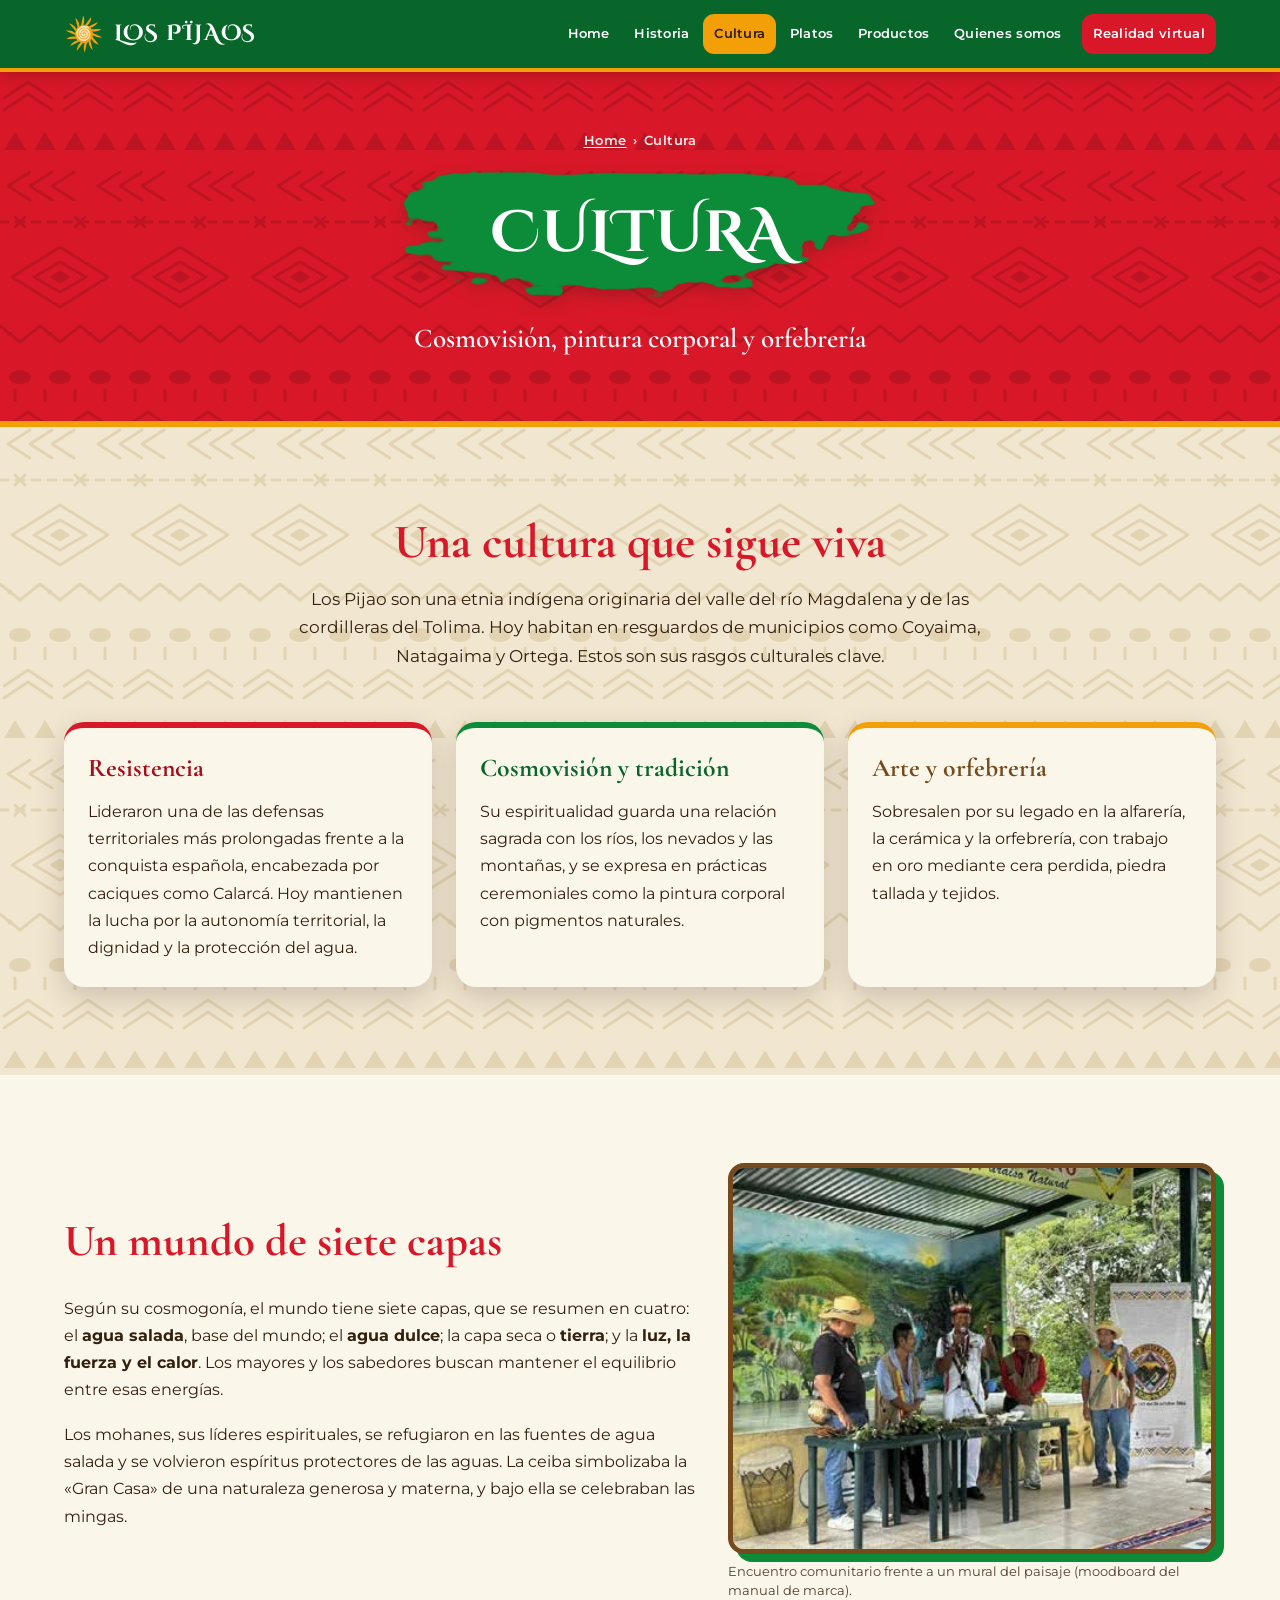
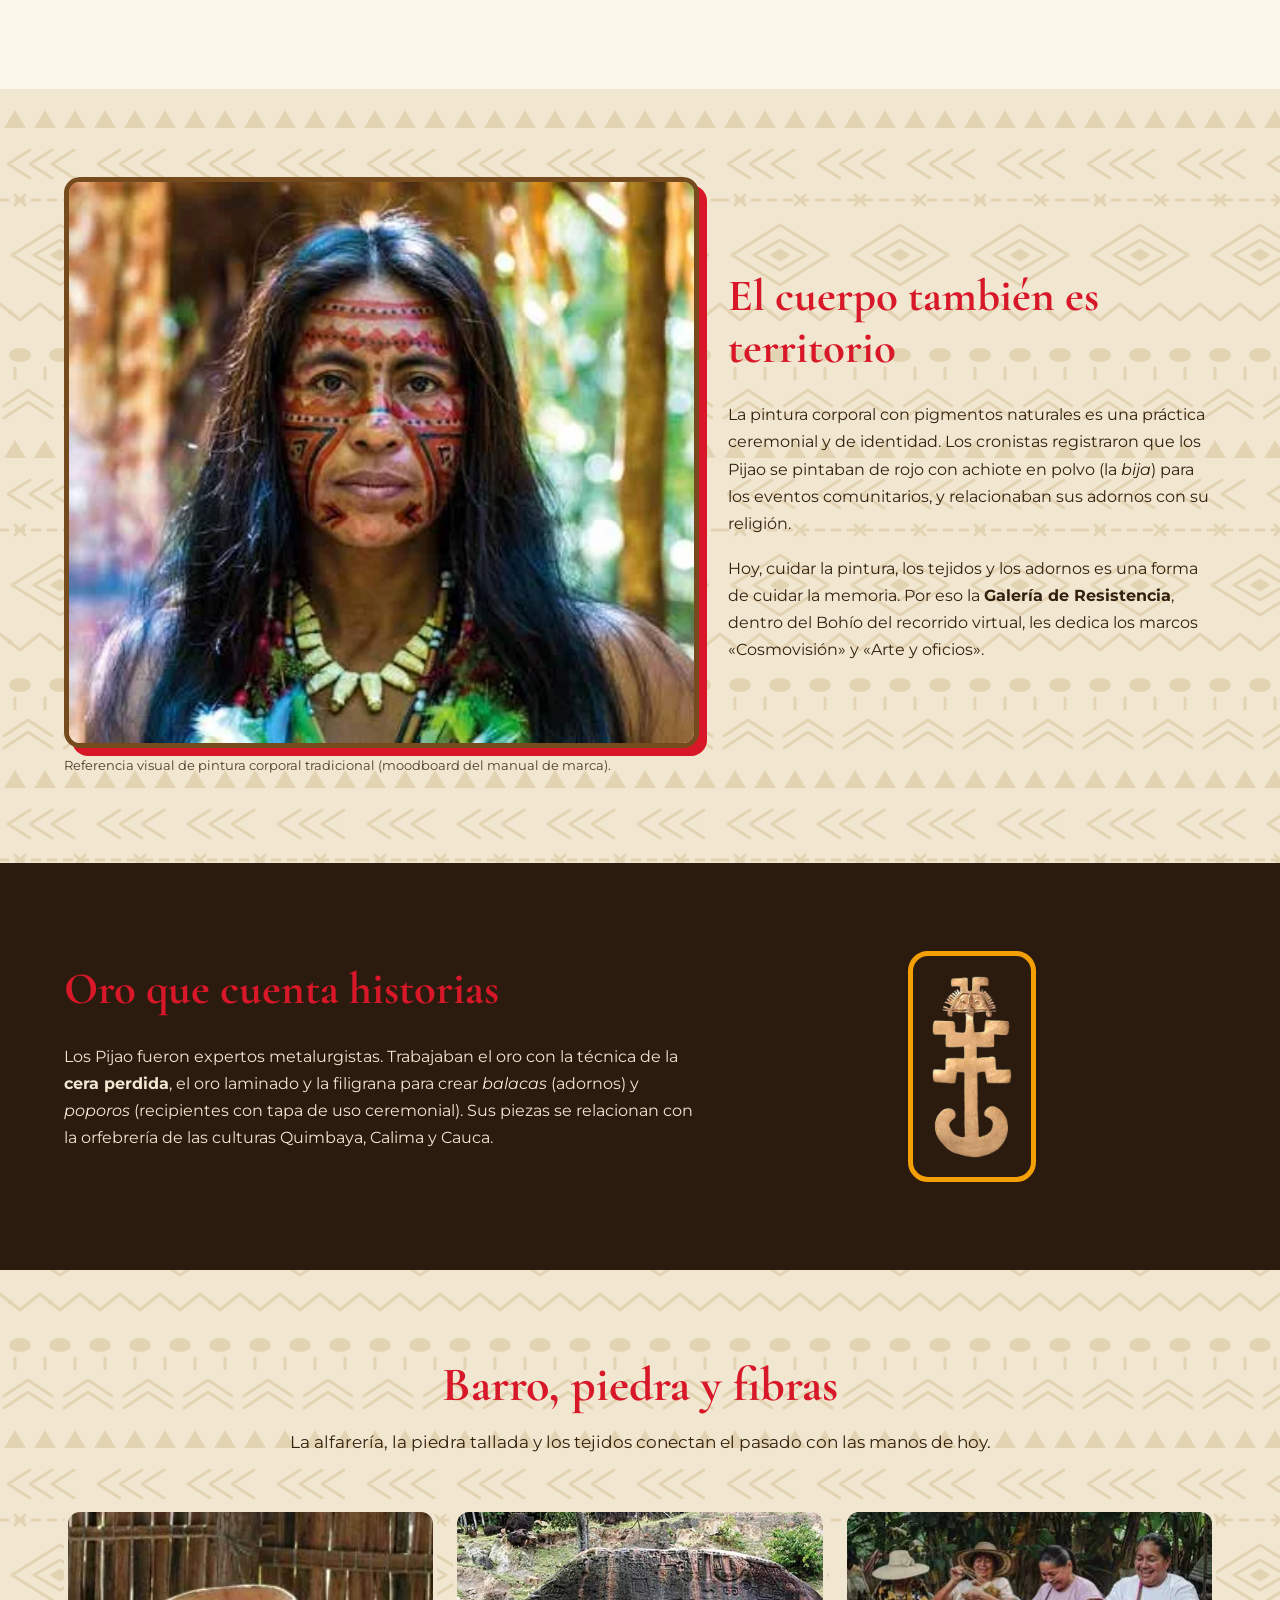
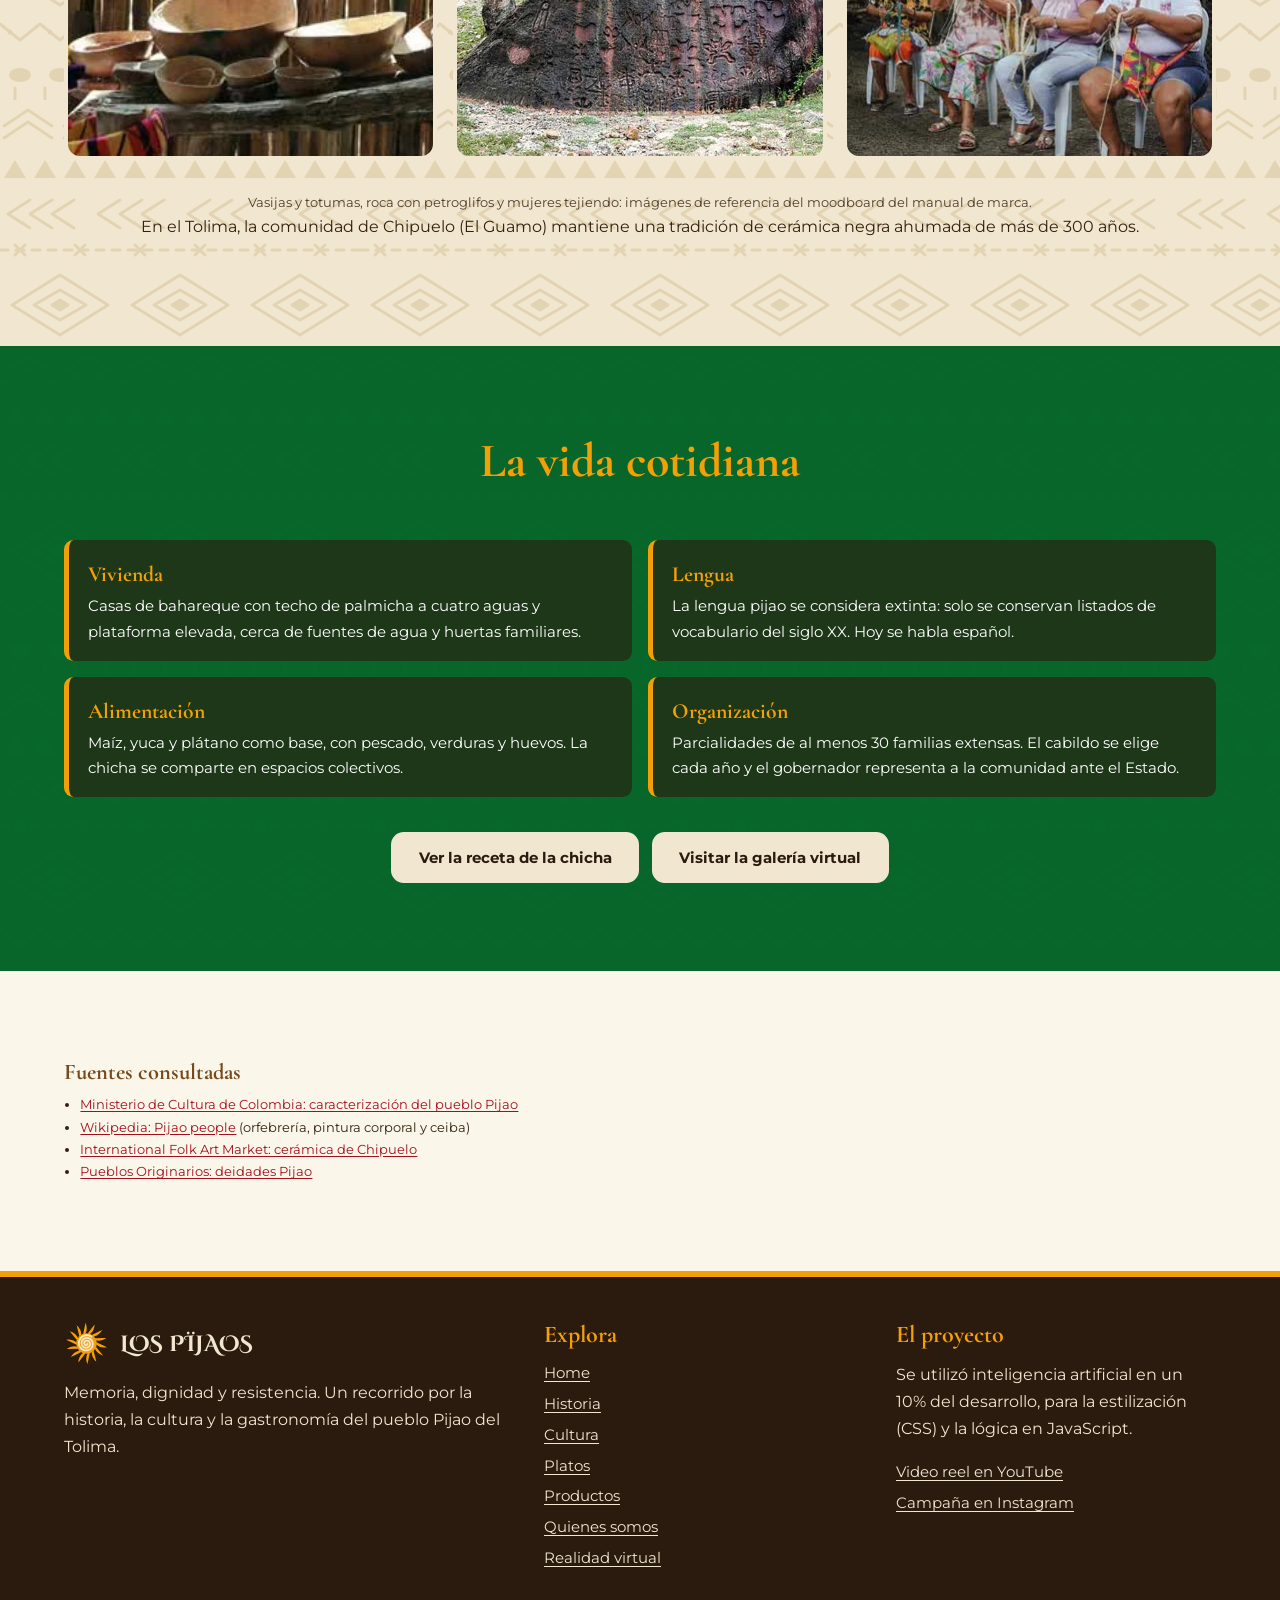
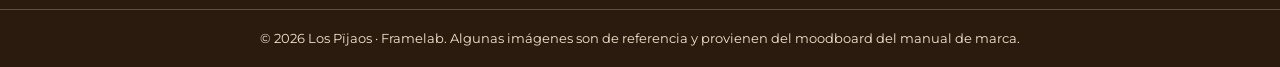
==== culture.html @ 9c0d5783 "sitio web Los Pïjaos con recorrido virtual 3D" ====
<!DOCTYPE html>
<html lang="es-CO">
<head>
  <meta charset="utf-8">
  <meta name="viewport" content="width=device-width, initial-scale=1">

  <title>Cultura Pijao: cosmovisión y orfebrería | Los Pïjaos</title>
  <meta name="description" content="Cosmovisión, pintura corporal con achiote, orfebrería en oro, alfarería y tejidos: los rasgos de la cultura del pueblo Pijao del Tolima.">
  <meta name="author" content="Framelab">
  <meta name="robots" content="index, follow, max-image-preview:large">
  <meta name="theme-color" content="#08662a">
  <link rel="canonical" href="https://lospijaos.example/culture.html">

  <meta property="og:type" content="website">
  <meta property="og:site_name" content="Los Pïjaos">
  <meta property="og:locale" content="es_CO">
  <meta property="og:title" content="Cultura Pijao: cosmovisión y orfebrería | Los Pïjaos">
  <meta property="og:description" content="Cosmovisión, pintura corporal con achiote, orfebrería en oro, alfarería y tejidos: los rasgos de la cultura del pueblo Pijao del Tolima.">
  <meta property="og:url" content="https://lospijaos.example/culture.html">
  <meta property="og:image" content="https://lospijaos.example/img/og-los-pijaos.jpg">
  <meta property="og:image:width" content="1200">
  <meta property="og:image:height" content="630">
  <meta property="og:image:alt" content="Los Pïjaos: memoria, dignidad y resistencia del pueblo Pijao">
  <meta name="twitter:card" content="summary_large_image">
  <meta name="twitter:title" content="Cultura Pijao: cosmovisión y orfebrería | Los Pïjaos">
  <meta name="twitter:description" content="Cosmovisión, pintura corporal con achiote, orfebrería en oro, alfarería y tejidos: los rasgos de la cultura del pueblo Pijao del Tolima.">
  <meta name="twitter:image" content="https://lospijaos.example/img/og-los-pijaos.jpg">

  <link rel="icon" href="favicon.svg" type="image/svg+xml">
  <link rel="apple-touch-icon" href="img/apple-touch-icon.png">

  <link rel="preconnect" href="https://fonts.googleapis.com">
  <link rel="preconnect" href="https://fonts.gstatic.com" crossorigin>
  <link rel="stylesheet" href="https://fonts.googleapis.com/css2?family=Cinzel+Decorative:wght@400;700;900&family=Cormorant+Garamond:ital,wght@0,500;0,600;0,700;1,500&family=Montserrat:wght@400;500;600;700&display=swap">
  <link rel="stylesheet" href="css/styles.css">

  <script>document.documentElement.classList.add("js");</script>

  <script type="application/ld+json">
    {
      "@context": "https://schema.org",
      "@graph": [
        {
          "@type": "WebSite",
          "@id": "https://lospijaos.example/#website",
          "url": "https://lospijaos.example/",
          "name": "Los Pïjaos",
          "description": "Recorrido cultural por la historia, la cultura y la gastronomía del pueblo Pijao del Tolima.",
          "inLanguage": "es-CO",
          "publisher": {
            "@id": "https://lospijaos.example/#team"
          }
        },
        {
          "@type": "Organization",
          "@id": "https://lospijaos.example/#team",
          "name": "Framelab",
          "url": "https://lospijaos.example/whoweare.html",
          "logo": "https://lospijaos.example/img/sun-icon.svg",
          "description": "Equipo de trabajo creador del proyecto Los Pïjaos.",
          "member": [
            {
              "@type": "Person",
              "name": "William Aguilar"
            },
            {
              "@type": "Person",
              "name": "Jade Moreno"
            },
            {
              "@type": "Person",
              "name": "Virginia Leon"
            },
            {
              "@type": "Person",
              "name": "Axl Umaña"
            }
          ],
          "sameAs": [
            "https://youtube.com/shorts/yiJ5FKG4aVc",
            "https://www.instagram.com/p/DePXfq2hu8t/"
          ]
        },
        {
          "@type": "WebPage",
          "@id": "https://lospijaos.example/culture.html#webpage",
          "url": "https://lospijaos.example/culture.html",
          "name": "Cultura Pijao: cosmovisión y orfebrería | Los Pïjaos",
          "description": "Cosmovisión, pintura corporal con achiote, orfebrería en oro, alfarería y tejidos: los rasgos de la cultura del pueblo Pijao del Tolima.",
          "inLanguage": "es-CO",
          "isPartOf": {
            "@id": "https://lospijaos.example/#website"
          },
          "primaryImageOfPage": {
            "@type": "ImageObject",
            "url": "https://lospijaos.example/img/og-los-pijaos.jpg"
          },
          "dateModified": "2026-10-25",
          "about": {
            "@type": "Thing",
            "name": "Cultura del pueblo Pijao"
          }
        },
        {
          "@type": "BreadcrumbList",
          "itemListElement": [
            {
              "@type": "ListItem",
              "position": 1,
              "name": "Home",
              "item": "https://lospijaos.example/"
            },
            {
              "@type": "ListItem",
              "position": 2,
              "name": "Cultura",
              "item": "https://lospijaos.example/culture.html"
            }
          ]
        }
      ]
    }
  </script>
</head>
<body>
  <a class="skip-link" href="#main-content">Saltar al contenido</a>

  <header class="site-header">
    <div class="container site-header__bar">
      <a class="logo" href="index.html" aria-label="Los Pïjaos, ir al inicio">
        <img src="img/sun-icon.svg" alt="" width="40" height="40">
        <span>Los Pïjaos</span>
      </a>

      <button class="menu-toggle" type="button" aria-expanded="false" aria-controls="main-menu">
        <span class="menu-toggle__bars" aria-hidden="true"></span>
        <span class="menu-toggle__label">Menú</span>
      </button>

      <nav class="menu" id="main-menu" aria-label="Menú principal">
        <ul class="menu__list">
            <li><a class="menu__link" href="index.html">Home</a></li>
            <li><a class="menu__link" href="history.html">Historia</a></li>
            <li><a class="menu__link" href="culture.html" aria-current="page">Cultura</a></li>
            <li><a class="menu__link" href="gastronomy.html">Platos</a></li>
            <li><a class="menu__link" href="products.html">Productos</a></li>
            <li><a class="menu__link" href="whoweare.html">Quienes somos</a></li>
            <li><a class="menu__link menu__link--highlight" href="virtual-reality.html">Realidad virtual</a></li>
        </ul>
      </nav>
    </div>
  </header>

  <main id="main-content" tabindex="-1">
    <div class="page-header page-header--red">
      <div class="container">
        <nav class="breadcrumbs" aria-label="Migas de pan">
          <ol>
            <li><a href="index.html">Home</a></li>
            <li aria-current="page">Cultura</li>
          </ol>
        </nav>
        <div class="brush-title">
          <h1 class="brush-title__text">Cultura</h1>
        </div>
        <p class="page-header__tagline">Cosmovisión, pintura corporal y orfebrería</p>
      </div>
    </div>

    <section class="section" aria-labelledby="heading-culture-intro">
      <div class="container">
        <div class="section-heading reveal">
          <h2 id="heading-culture-intro">Una cultura que sigue viva</h2>
          <p>Los Pijao son una etnia indígena originaria del valle del río Magdalena y de las cordilleras del Tolima. Hoy habitan en resguardos de municipios como Coyaima, Natagaima y Ortega. Estos son sus rasgos culturales clave.</p>
        </div>
        <div class="grid grid--3">
          <article class="info-card info-card--red reveal">
            <h3>Resistencia</h3>
            <p>Lideraron una de las defensas territoriales más prolongadas frente a la conquista española, encabezada por caciques como Calarcá. Hoy mantienen la lucha por la autonomía territorial, la dignidad y la protección del agua.</p>
          </article>
          <article class="info-card reveal">
            <h3>Cosmovisión y tradición</h3>
            <p>Su espiritualidad guarda una relación sagrada con los ríos, los nevados y las montañas, y se expresa en prácticas ceremoniales como la pintura corporal con pigmentos naturales.</p>
          </article>
          <article class="info-card info-card--orange reveal">
            <h3>Arte y orfebrería</h3>
            <p>Sobresalen por su legado en la alfarería, la cerámica y la orfebrería, con trabajo en oro mediante cera perdida, piedra tallada y tejidos.</p>
          </article>
        </div>
      </div>
    </section>

    <section class="section section--light" aria-labelledby="heading-worldview">
      <div class="container culture-block">
        <div class="reveal">
          <h2 id="heading-worldview">Un mundo de siete capas</h2>
          <p>Según su cosmogonía, el mundo tiene siete capas, que se resumen en cuatro: el <strong>agua salada</strong>, base del mundo; el <strong>agua dulce</strong>; la capa seca o <strong>tierra</strong>; y la <strong>luz, la fuerza y el calor</strong>. Los mayores y los sabedores buscan mantener el equilibrio entre esas energías.</p>
          <p>Los mohanes, sus líderes espirituales, se refugiaron en las fuentes de agua salada y se volvieron espíritus protectores de las aguas. La ceiba simbolizaba la «Gran Casa» de una naturaleza generosa y materna, y bajo ella se celebraban las mingas.</p>
        </div>
        <figure class="framed-figure framed-figure--green reveal">
          <img src="img/community-gathering.webp" alt="Encuentro comunitario en un salón abierto con un mural de montañas y varias personas de pie junto a una mesa" width="407" height="324" loading="lazy" decoding="async">
          <figcaption>Encuentro comunitario frente a un mural del paisaje (moodboard del manual de marca).</figcaption>
        </figure>
      </div>
    </section>

    <section class="section" aria-labelledby="heading-body-paint">
      <div class="container culture-block culture-block--reversed">
        <div class="reveal">
          <h2 id="heading-body-paint">El cuerpo también es territorio</h2>
          <p>La pintura corporal con pigmentos naturales es una práctica ceremonial y de identidad. Los cronistas registraron que los Pijao se pintaban de rojo con achiote en polvo (la <em>bija</em>) para los eventos comunitarios, y relacionaban sus adornos con su religión.</p>
          <p>Hoy, cuidar la pintura, los tejidos y los adornos es una forma de cuidar la memoria. Por eso la <strong>Galería de Resistencia</strong>, dentro del Bohío del recorrido virtual, les dedica los marcos «Cosmovisión» y «Arte y oficios».</p>
        </div>
        <figure class="framed-figure framed-figure--red reveal">
          <img src="img/woman-face-paint.webp" alt="Mujer con el rostro pintado con diseños geométricos rojos y collares de semillas" width="370" height="332" loading="lazy" decoding="async">
          <figcaption>Referencia visual de pintura corporal tradicional (moodboard del manual de marca).</figcaption>
        </figure>
      </div>
    </section>

    <section class="section section--earth" aria-labelledby="heading-goldwork">
      <div class="container culture-block">
        <div class="reveal">
          <h2 class="title-yellow" id="heading-goldwork">Oro que cuenta historias</h2>
          <p>Los Pijao fueron expertos metalurgistas. Trabajaban el oro con la técnica de la <strong>cera perdida</strong>, el oro laminado y la filigrana para crear <em>balacas</em> (adornos) y <em>poporos</em> (recipientes con tapa de uso ceremonial). Sus piezas se relacionan con la orfebrería de las culturas Quimbaya, Calima y Cauca.</p>
        </div>
        <div class="reveal">
          <img class="culture-block__gold" src="img/gold-pectoral.webp" alt="Figura de oro precolombina con tocado, cuerpo escalonado y base curva" width="102" height="234" loading="lazy" decoding="async">
        </div>
      </div>
    </section>

    <section class="section" aria-labelledby="heading-trades">
      <div class="container">
        <div class="section-heading reveal">
          <h2 id="heading-trades">Barro, piedra y fibras</h2>
          <p>La alfarería, la piedra tallada y los tejidos conectan el pasado con las manos de hoy.</p>
        </div>
        <div class="gallery reveal">
          <img src="img/gourds-vessels.webp" alt="Totumas y vasijas de barro sobre un estante de madera" width="303" height="178" loading="lazy" decoding="async">
          <img src="img/petroglyph-rock.webp" alt="Roca con petroglifos tallados rodeada de vegetación" width="570" height="352" loading="lazy" decoding="async">
          <img src="img/fiber-weavers.webp" alt="Cuatro mujeres sentadas tejiendo fibras naturales al aire libre" width="364" height="243" loading="lazy" decoding="async">
        </div>
        <p class="source-note">Vasijas y totumas, roca con petroglifos y mujeres tejiendo: imágenes de referencia del moodboard del manual de marca.</p>
        <p class="text-center">En el Tolima, la comunidad de Chipuelo (El Guamo) mantiene una tradición de cerámica negra ahumada de más de 300 años.</p>
      </div>
    </section>

    <section class="section section--green" aria-labelledby="heading-daily-life">
      <div class="container">
        <div class="section-heading reveal">
          <h2 id="heading-daily-life">La vida cotidiana</h2>
        </div>
        <dl class="quick-facts reveal">
          <div><dt>Vivienda</dt><dd>Casas de bahareque con techo de palmicha a cuatro aguas y plataforma elevada, cerca de fuentes de agua y huertas familiares.</dd></div>
          <div><dt>Lengua</dt><dd>La lengua pijao se considera extinta: solo se conservan listados de vocabulario del siglo XX. Hoy se habla español.</dd></div>
          <div><dt>Alimentación</dt><dd>Maíz, yuca y plátano como base, con pescado, verduras y huevos. La chicha se comparte en espacios colectivos.</dd></div>
          <div><dt>Organización</dt><dd>Parcialidades de al menos 30 familias extensas. El cabildo se elige cada año y el gobernador representa a la comunidad ante el Estado.</dd></div>
        </dl>
        <div class="button-group button-group--centered button-group--spaced">
          <a class="button button--light" href="gastronomy.html">Ver la receta de la chicha</a>
          <a class="button button--light" href="virtual-reality.html#galeria">Visitar la galería virtual</a>
        </div>
      </div>
    </section>

    <section class="section section--light" aria-label="Fuentes">
      <div class="container">
        <div class="sources sources--standalone">
          <h2>Fuentes consultadas</h2>
          <ul>
            <li><a href="https://mng.mincultura.gov.co/prensa/noticias/Documents/Poblaciones/PUEBLO%20PIJAO.pdf" target="_blank" rel="noopener">Ministerio de Cultura de Colombia: caracterización del pueblo Pijao</a></li>
            <li><a href="https://en.wikipedia.org/wiki/Pijao_people" target="_blank" rel="noopener">Wikipedia: Pijao people</a> (orfebrería, pintura corporal y ceiba)</li>
            <li><a href="https://folkartmarket.org/ifamartiststories/chipuelo-oriente" target="_blank" rel="noopener">International Folk Art Market: cerámica de Chipuelo</a></li>
            <li><a href="https://pueblosoriginarios.com/sur/andina/pijao/deidades.html" target="_blank" rel="noopener">Pueblos Originarios: deidades Pijao</a></li>
          </ul>
        </div>
      </div>
    </section>

  </main>

  <footer class="site-footer">
    <div class="container site-footer__grid">
      <div>
        <p class="site-footer__logo"><img src="img/sun-icon.svg" alt="" width="45" height="45" loading="lazy"> Los Pïjaos</p>
        <p>Memoria, dignidad y resistencia. Un recorrido por la historia, la cultura y la gastronomía del pueblo Pijao del Tolima.</p>
      </div>
      <nav aria-label="Mapa del sitio">
        <h2>Explora</h2>
        <ul class="site-footer__links">
          <li><a href="index.html">Home</a></li>
          <li><a href="history.html">Historia</a></li>
          <li><a href="culture.html">Cultura</a></li>
          <li><a href="gastronomy.html">Platos</a></li>
          <li><a href="products.html">Productos</a></li>
          <li><a href="whoweare.html">Quienes somos</a></li>
          <li><a href="virtual-reality.html">Realidad virtual</a></li>
        </ul>
      </nav>
      <div>
        <h2>El proyecto</h2>
        <p>Se utilizó inteligencia artificial en un 10% del desarrollo, para la estilización (CSS) y la lógica en JavaScript.</p>
        <ul class="site-footer__links">
          <li><a href="https://youtube.com/shorts/yiJ5FKG4aVc" target="_blank" rel="noopener">Video reel en YouTube</a></li>
          <li><a href="https://www.instagram.com/p/DePXfq2hu8t/" target="_blank" rel="noopener">Campaña en Instagram</a></li>
        </ul>
      </div>
    </div>
    <div class="site-footer__legal">
      <div class="container">
        <p>© <span id="current-year">2026</span> Los Pïjaos · Framelab. Algunas imágenes son de referencia y provienen del moodboard del manual de marca.</p>
      </div>
    </div>
  </footer>

  <script src="js/main.js" defer></script>
</body>
</html>
---- css/styles.css ----
:root {
  --green: #0c8c38;
  --green-dark: #08662a;
  --red: #d81828;
  --red-dark: #a50f1c;
  --yellow: #f39f07;
  --ochre: #e8b86a;

  --cream: #f1e6d0;
  --cream-light: #fbf6ea;
  --sand: #d9c7a2;
  --earth: #754a1c;
  --brown-dark: #2b1a0e;
  --text: #33200f;

  --font-titles: "Cinzel Decorative", "Cinzel", Georgia, serif;
  --font-subtitles: "Cormorant Garamond", Georgia, "Times New Roman", serif;
  --font-text: "Montserrat", system-ui, -apple-system, "Segoe UI", Roboto, sans-serif;

  --radius: 1.25rem;
  --shadow: 0 10px 28px rgba(43, 26, 14, 0.18);
  --max-width: 72rem;
  --menu-height: 4.25rem;
}

*,
*::before,
*::after {
  box-sizing: border-box;
}

html {
  scroll-behavior: smooth;
  scroll-padding-top: calc(var(--menu-height) + 1rem);
  -webkit-text-size-adjust: 100%;
}

body {
  margin: 0;
  font-family: var(--font-text);
  font-size: 1rem;
  line-height: 1.7;
  color: var(--text);
  background-color: var(--cream);
  background-image: url("../img/pattern-cream.svg");
}

img,
svg,
video {
  max-width: 100%;
  height: auto;
  display: block;
}

h1,
h2,
h3,
h4 {
  margin: 0 0 0.6em;
  line-height: 1.15;
  font-weight: 700;
}

p {
  margin: 0 0 1.1em;
}

ul,
ol {
  margin: 0 0 1.2em;
  padding-left: 1.25em;
}

a {
  color: var(--red-dark);
  text-underline-offset: 0.18em;
}

a:hover {
  color: var(--red);
}

:focus-visible {
  outline: 3px solid var(--yellow);
  outline-offset: 3px;
  border-radius: 4px;
}

figure {
  margin: 0;
}

figcaption {
  font-size: 0.82rem;
  line-height: 1.5;
  opacity: 0.85;
  padding-top: 0.5rem;
}

address {
  font-style: normal;
}

.container {
  width: min(100% - 2rem, var(--max-width));
  margin-inline: auto;
}

.sr-only {
  position: absolute;
  width: 1px;
  height: 1px;
  margin: -1px;
  padding: 0;
  overflow: hidden;
  clip: rect(0 0 0 0);
  white-space: nowrap;
  border: 0;
}

.skip-link {
  position: absolute;
  left: 1rem;
  top: -4rem;
  z-index: 100;
  padding: 0.7rem 1.1rem;
  background: var(--yellow);
  color: var(--brown-dark);
  font-weight: 700;
  border-radius: 0 0 0.6rem 0.6rem;
  text-decoration: none;
}

.skip-link:focus {
  top: 0;
}

.text-center {
  text-align: center;
}

.subtitle {
  font-family: var(--font-subtitles);
  font-weight: 600;
  font-size: clamp(1.5rem, 3.4vw, 2.1rem);
  color: var(--red);
  line-height: 1.2;
}

.site-header {
  position: sticky;
  top: 0;
  z-index: 50;
  background: var(--green-dark);
  color: #fff;
  border-bottom: 4px solid var(--yellow);
  box-shadow: 0 4px 14px rgba(0, 0, 0, 0.18);
}

.site-header__bar {
  display: flex;
  align-items: center;
  justify-content: space-between;
  min-height: var(--menu-height);
  gap: 1rem;
}

.logo {
  display: inline-flex;
  align-items: center;
  gap: 0.6rem;
  color: #fff;
  text-decoration: none;
  font-family: var(--font-titles);
  font-size: 1.35rem;
  font-weight: 700;
  letter-spacing: 0.04em;
  text-transform: uppercase;
}

.logo:hover {
  color: #fff;
}

.logo img {
  width: 2.5rem;
  height: 2.5rem;
}

.menu-toggle {
  display: inline-flex;
  align-items: center;
  gap: 0.55rem;
  padding: 0.55rem 0.9rem;
  font: 600 0.85rem var(--font-text);
  color: #fff;
  background: transparent;
  border: 2px solid rgba(255, 255, 255, 0.7);
  border-radius: 999px;
  cursor: pointer;
}

.menu-toggle__bars,
.menu-toggle__bars::before,
.menu-toggle__bars::after {
  display: block;
  width: 1.1rem;
  height: 2px;
  background: currentColor;
  border-radius: 2px;
  transition: transform 0.2s ease, opacity 0.2s ease;
}

.menu-toggle__bars {
  position: relative;
}

.menu-toggle__bars::before,
.menu-toggle__bars::after {
  content: "";
  position: absolute;
  left: 0;
}

.menu-toggle__bars::before {
  top: -6px;
}

.menu-toggle__bars::after {
  top: 6px;
}

.menu-toggle[aria-expanded="true"] .menu-toggle__bars {
  background: transparent;
}

.menu-toggle[aria-expanded="true"] .menu-toggle__bars::before {
  transform: translateY(6px) rotate(45deg);
}

.menu-toggle[aria-expanded="true"] .menu-toggle__bars::after {
  transform: translateY(-6px) rotate(-45deg);
}

.menu {
  display: none;
  position: absolute;
  top: 100%;
  left: 0;
  right: 0;
  padding: 0.75rem 1rem 1.25rem;
  background: var(--green-dark);
  border-bottom: 4px solid var(--yellow);
}

.menu.is-abierto {
  display: block;
}

.menu__list {
  display: grid;
  gap: 0.25rem;
  margin: 0;
  padding: 0;
  list-style: none;
}

.menu__link {
  display: block;
  padding: 0.8rem 1rem;
  color: #fff;
  font-weight: 600;
  font-size: 0.95rem;
  text-decoration: none;
  border-radius: 0.7rem;
}

.menu__link:hover {
  background: rgba(255, 255, 255, 0.12);
  color: #fff;
}

.menu__link[aria-current="page"] {
  background: var(--yellow);
  color: var(--brown-dark);
}

.menu__link--highlight {
  background: var(--red);
  text-align: center;
  margin-top: 0.4rem;
}

.menu__link--highlight:hover {
  background: var(--red-dark);
}

.button {
  display: inline-flex;
  align-items: center;
  justify-content: center;
  gap: 0.5rem;
  padding: 0.85rem 1.6rem;
  font: 700 0.95rem var(--font-text);
  text-decoration: none;
  color: #fff;
  background: var(--red);
  border: 2px solid var(--red);
  border-radius: 0.8rem;
  cursor: pointer;
  transition: transform 0.15s ease, background 0.15s ease, box-shadow 0.15s ease;
}

.button:hover {
  background: var(--red-dark);
  border-color: var(--red-dark);
  color: #fff;
  transform: translateY(-2px);
  box-shadow: 0 8px 18px rgba(165, 15, 28, 0.3);
}

.button--green {
  background: var(--green-dark);
  border-color: var(--green-dark);
}

.button--green:hover {
  background: var(--brown-dark);
  border-color: var(--brown-dark);
}

.button--outline {
  background: transparent;
  color: var(--green-dark);
  border-color: var(--green-dark);
}

.button--outline:hover {
  background: var(--green-dark);
  border-color: var(--green-dark);
}

.button--light {
  background: var(--cream);
  color: var(--brown-dark);
  border-color: var(--cream);
}

.button--light:hover {
  background: #fff;
  border-color: #fff;
  color: var(--brown-dark);
  box-shadow: 0 8px 18px rgba(0, 0, 0, 0.25);
}

.button-group {
  display: flex;
  flex-wrap: wrap;
  gap: 0.8rem;
}

.brush-title {
  display: inline-block;
  min-width: min(100%, 16rem);
  padding: clamp(1.1rem, 3.2vw, 2.1rem) clamp(2.4rem, 7vw, 5.5rem);
  color: #fff;
  background: url("../img/brush-green.webp") center / 100% 100% no-repeat;
  filter: drop-shadow(0 6px 8px rgba(43, 26, 14, 0.28));
}

.brush-title--red {
  background-image: url("../img/brush-red.webp");
}

.brush-title--orange {
  background-image: url("../img/brush-orange.webp");
  color: var(--brown-dark);
}

.brush-title__text {
  margin: 0;
  font-family: var(--font-titles);
  font-weight: 700;
  font-size: clamp(1.9rem, 6.4vw, 3.6rem);
  line-height: 1.05;
  letter-spacing: 0.02em;
  text-transform: uppercase;
  text-align: center;
  overflow-wrap: anywhere;
}

.hero {
  position: relative;
  padding-block: clamp(2.5rem, 7vw, 5rem);
  overflow: hidden;
}

.hero__grid {
  display: grid;
  gap: 2.5rem;
  align-items: center;
}

.tag {
  display: inline-block;
  margin-bottom: 1rem;
  padding: 0.3rem 0.9rem;
  font-size: 0.78rem;
  font-weight: 700;
  letter-spacing: 0.08em;
  text-transform: uppercase;
  color: var(--brown-dark);
  background: var(--yellow);
  border-radius: 999px;
}

.hero__title {
  font-family: var(--font-titles);
  font-size: clamp(2.2rem, 7.4vw, 4.4rem);
  text-transform: uppercase;
  color: var(--red);
  letter-spacing: 0.01em;
  margin-bottom: 0.45em;
}

.hero__text {
  max-width: 34rem;
  font-size: 1.12rem;
}

.hero__image {
  position: relative;
  padding: 0 0 2.2rem 1.5rem;
}

.photo-frame {
  position: relative;
  z-index: 1;
  border: 6px solid var(--earth);
  border-radius: 1.5rem 1.5rem 1.5rem 6rem;
  background: var(--sand);
  overflow: hidden;
  box-shadow: 14px 14px 0 var(--red);
}

.photo-frame img {
  width: 100%;
  aspect-ratio: 4 / 3;
  object-fit: cover;
}

.hero__gold-piece {
  position: absolute;
  left: 0.2rem;
  bottom: 0;
  z-index: 2;
  width: 5.2rem;
  filter: drop-shadow(0 8px 10px rgba(43, 26, 14, 0.35));
}

.hero__sun {
  position: absolute;
  right: -0.8rem;
  top: -1.6rem;
  z-index: 2;
  width: 5rem;
  animation: spin 40s linear infinite;
}

@keyframes spin {
  to {
    transform: rotate(360deg);
  }
}

.with-fret {
  position: relative;
}

.with-fret::after {
  content: "";
  position: absolute;
  top: 0;
  right: 0;
  bottom: 0;
  width: 0.9rem;
  background: url("../img/fret-orange.png") 0 0 / 98px 108px repeat-y;
  display: none;
}

.page-header {
  position: relative;
  padding-block: clamp(2rem, 6vw, 3.6rem) clamp(2.4rem, 6vw, 4rem);
  text-align: center;
  background-color: var(--green);
  background-image: url("../img/pattern-green.svg");
  border-bottom: 6px solid var(--yellow);
}

.page-header--red {
  background-color: var(--red);
  background-image: url("../img/pattern-red.svg");
}

.page-header--ochre {
  background-color: var(--ochre);
  background-image: url("../img/pattern-ochre.svg");
}

.page-header--cream {
  background-color: var(--cream);
  background-image: url("../img/pattern-cream.svg");
}

.page-header__tagline {
  max-width: 40rem;
  margin: 1.4rem auto 0;
  font-family: var(--font-subtitles);
  font-weight: 600;
  font-size: clamp(1.25rem, 3vw, 1.7rem);
  line-height: 1.35;
  color: #fff;
}

.page-header--ochre .page-header__tagline,
.page-header--cream .page-header__tagline {
  color: var(--brown-dark);
}

.breadcrumbs {
  margin-bottom: 1.2rem;
  font-size: 0.8rem;
  font-weight: 600;
  letter-spacing: 0.04em;
  color: rgba(255, 255, 255, 0.92);
}

.page-header--ochre .breadcrumbs,
.page-header--cream .breadcrumbs {
  color: var(--brown-dark);
}

.breadcrumbs ol {
  display: flex;
  justify-content: center;
  flex-wrap: wrap;
  gap: 0.4rem;
  margin: 0;
  padding: 0;
  list-style: none;
}

.breadcrumbs li + li::before {
  content: "›";
  margin-right: 0.4rem;
}

.breadcrumbs a {
  color: inherit;
}

.section {
  position: relative;
  padding-block: clamp(3rem, 7vw, 5.5rem);
}

.section--light {
  background: var(--cream-light);
}

.section--green,
.section--red {
  isolation: isolate;
  overflow: hidden;
  color: #fff;
}

.section--green {
  background-color: var(--green-dark);
}

.section--red {
  background-color: var(--red);
}

.section--green::before,
.section--red::before {
  content: "";
  position: absolute;
  inset: 0;
  z-index: -1;
  opacity: 0.28;
}

.section--green::before {
  background-image: url("../img/pattern-green.svg");
}

.section--red::before {
  background-image: url("../img/pattern-red.svg");
}

.section--ochre {
  background-color: var(--ochre);
  background-image: url("../img/pattern-ochre.svg");
}

.section--earth {
  color: var(--cream);
  background: var(--brown-dark);
}

.section--green a:not(.button),
.section--red a:not(.button),
.section--earth a:not(.button) {
  color: #fff;
}

.section-heading {
  max-width: 44rem;
  margin: 0 auto clamp(2rem, 5vw, 3.2rem);
  text-align: center;
}

.section-heading h2 {
  font-family: var(--font-subtitles);
  font-size: clamp(2rem, 5vw, 3rem);
  color: var(--red);
  margin-bottom: 0.3em;
}

.section--green .section-heading h2,
.section--earth .section-heading h2 {
  color: var(--yellow);
}

.section--red .section-heading h2,
.section--red .title-yellow {
  color: #fff;
}

.section-heading p {
  font-size: 1.05rem;
}

.grid {
  display: grid;
  gap: 1.5rem;
}

.two-columns {
  display: grid;
  gap: 2rem;
  align-items: center;
}

.card {
  display: flex;
  flex-direction: column;
  overflow: hidden;
  background: var(--cream-light);
  color: var(--text);
  border: 1px solid rgba(117, 74, 28, 0.25);
  border-radius: var(--radius);
  box-shadow: var(--shadow);
  transition: transform 0.2s ease, box-shadow 0.2s ease;
}

a.tarjeta {
  text-decoration: none;
}

a.tarjeta:hover {
  transform: translateY(-5px);
  box-shadow: 0 16px 34px rgba(43, 26, 14, 0.26);
  color: var(--text);
}

.card__image {
  width: 100%;
  aspect-ratio: 16 / 10;
  object-fit: cover;
  border-bottom: 5px solid var(--green);
}

.card--red .card__image {
  border-bottom-color: var(--red);
}

.card--orange .card__image {
  border-bottom-color: var(--yellow);
}

.card__body {
  display: flex;
  flex: 1;
  flex-direction: column;
  padding: 1.3rem 1.4rem 1.5rem;
}

.card__title {
  margin-bottom: 0.35em;
  font-family: var(--font-subtitles);
  font-size: 1.7rem;
  color: var(--green-dark);
}

.card--red .card__title {
  color: var(--red-dark);
}

.card--orange .card__title {
  color: var(--earth);
}

.card__text {
  flex: 1;
  font-size: 0.95rem;
}

.card__link {
  font-weight: 700;
  font-size: 0.9rem;
  color: var(--red-dark);
}

.info-card {
  padding: 1.6rem 1.5rem;
  background: var(--cream-light);
  color: var(--text);
  border-radius: var(--radius);
  border-top: 6px solid var(--green);
  box-shadow: var(--shadow);
}

.info-card--red {
  border-top-color: var(--red);
}

.info-card--orange {
  border-top-color: var(--yellow);
}

.info-card h3 {
  font-family: var(--font-subtitles);
  font-size: 1.6rem;
  color: var(--green-dark);
}

.info-card--red h3 {
  color: var(--red-dark);
}

.info-card--orange h3 {
  color: var(--earth);
}

.info-card p:last-child,
.info-card ul:last-child {
  margin-bottom: 0;
}

.info-card__icon {
  width: 3.2rem;
  height: 3.2rem;
  margin-bottom: 0.8rem;
}

.framed-figure img {
  width: 100%;
  border: 5px solid var(--earth);
  border-radius: 1rem;
  box-shadow: 8px 8px 0 var(--yellow);
  background: var(--sand);
}

.framed-figure--red img {
  box-shadow: 8px 8px 0 var(--red);
}

.framed-figure--green img {
  box-shadow: 8px 8px 0 var(--green);
}

.section--green figcaption,
.section--red figcaption,
.section--earth figcaption {
  color: inherit;
}

.video-card {
  display: grid;
  gap: 1.2rem;
  align-items: center;
  padding: 1.2rem;
  background: var(--cream-light);
  color: var(--text);
  border-radius: var(--radius);
  border: 3px solid var(--red);
}

.video-card img {
  width: 9rem;
  margin-inline: auto;
  border: 4px solid var(--red);
  border-radius: 0.8rem;
}

.video-card h3 {
  font-family: var(--font-subtitles);
  font-size: 1.7rem;
  color: var(--red-dark);
}

.stats {
  display: grid;
  gap: 1.6rem;
  margin: 0;
  padding: 0;
  list-style: none;
  text-align: center;
}

.stat__number {
  display: block;
  font-family: var(--font-titles);
  font-weight: 700;
  font-size: clamp(2.3rem, 7vw, 3.6rem);
  line-height: 1.1;
  color: var(--yellow);
}

.stat__text {
  display: block;
  max-width: 18rem;
  margin: 0.3rem auto 0;
  font-size: 0.95rem;
}

.source-note {
  margin: 2rem 0 0;
  font-size: 0.8rem;
  text-align: center;
  opacity: 0.85;
}

.timeline {
  position: relative;
  max-width: 50rem;
  margin: 0 auto;
  padding: 0 0 0 2.4rem;
  list-style: none;
}

.timeline::before {
  content: "";
  position: absolute;
  left: 0.7rem;
  top: 0.5rem;
  bottom: 0.5rem;
  width: 4px;
  border-radius: 4px;
  background: linear-gradient(var(--green), var(--yellow) 55%, var(--red));
}

.milestone {
  position: relative;
  margin-bottom: 2.2rem;
}

.milestone:last-child {
  margin-bottom: 0;
}

.milestone::before {
  content: "";
  position: absolute;
  left: -2.45rem;
  top: 0.15rem;
  width: 1.7rem;
  height: 1.7rem;
  background: var(--earth);
  clip-path: polygon(50% 0, 62% 14%, 80% 7%, 83% 27%, 100% 33%, 90% 50%, 100% 67%, 83% 73%, 80% 93%, 62% 86%, 50% 100%, 38% 86%, 20% 93%, 17% 73%, 0 67%, 10% 50%, 0 33%, 17% 27%, 20% 7%, 38% 14%);
}

.milestone__era {
  display: block;
  margin-bottom: 0.2rem;
  font-family: var(--font-titles);
  font-weight: 700;
  font-size: 1.15rem;
  color: var(--red);
}

.milestone__title {
  font-family: var(--font-subtitles);
  font-size: 1.75rem;
  color: var(--green-dark);
  margin-bottom: 0.25em;
}

.milestone p {
  margin-bottom: 0;
}

.pull-quote {
  position: relative;
  max-width: 46rem;
  margin: 0 auto;
  padding: 2rem 1.6rem 1.8rem;
  font-family: var(--font-subtitles);
  font-size: clamp(1.4rem, 3.4vw, 2rem);
  font-weight: 600;
  line-height: 1.35;
  text-align: center;
  border: 3px solid var(--yellow);
  border-radius: var(--radius);
}

.culture-block {
  display: grid;
  gap: 1.8rem;
  align-items: center;
  margin-bottom: clamp(2.5rem, 6vw, 4.5rem);
}

.culture-block:last-child {
  margin-bottom: 0;
}

.culture-block h2 {
  font-family: var(--font-subtitles);
  font-size: clamp(2rem, 4.6vw, 2.8rem);
  color: var(--red);
}

.culture-block__gold {
  width: 8rem;
  margin-inline: auto;
  padding: 1.2rem;
  background: var(--brown-dark);
  border-radius: var(--radius);
  border: 5px solid var(--yellow);
}

.gallery {
  display: grid;
  gap: 1rem;
  grid-template-columns: 1fr;
}

.gallery img {
  width: 100%;
  height: 100%;
  min-height: 12rem;
  object-fit: cover;
  border: 4px solid var(--cream);
  border-radius: 1rem;
}

.quick-facts {
  display: grid;
  gap: 1rem;
  margin: 0;
}

.quick-facts div {
  padding: 1rem 1.2rem;
  background: rgba(43, 26, 14, 0.62);
  border-left: 5px solid var(--yellow);
  border-radius: 0.6rem;
}

.quick-facts dt {
  font-family: var(--font-subtitles);
  font-size: 1.35rem;
  font-weight: 700;
  color: var(--yellow);
}

.quick-facts dd {
  margin: 0;
  font-size: 0.95rem;
}

.ingredients {
  display: grid;
  gap: 1.2rem;
  margin: 0;
  padding: 0;
  list-style: none;
}

.ingredient {
  height: 100%;
  background: var(--sand);
  border-radius: var(--radius);
  border: 2px solid transparent;
  transition: border-color 0.2s ease, background 0.2s ease;
}

.ingredient label {
  display: block;
  height: 100%;
  padding: 1.5rem 1.4rem;
  cursor: pointer;
}

.ingredient input {
  position: absolute;
  opacity: 0;
}

.ingredient__name {
  display: flex;
  align-items: center;
  gap: 0.7rem;
  margin-bottom: 0.5rem;
  font-family: var(--font-subtitles);
  font-size: 1.5rem;
  font-weight: 700;
  line-height: 1.2;
  color: var(--brown-dark);
}

.ingredient__checkbox {
  flex: none;
  width: 1.5rem;
  height: 1.5rem;
  display: grid;
  place-items: center;
  font-size: 1rem;
  color: transparent;
  background: var(--cream-light);
  border: 3px solid var(--earth);
  border-radius: 0.4rem;
}

.ingredient input:checked + .ingredient__name .ingredient__checkbox {
  color: #fff;
  background: var(--green);
  border-color: var(--green);
}

.ingredient input:focus-visible + .ingredient__name .ingredient__checkbox {
  outline: 3px solid var(--yellow);
  outline-offset: 2px;
}

.ingredient:has(input:checked) {
  background: #e3efd2;
  border-color: var(--green);
}

.ingredient__text {
  display: block;
  font-size: 0.95rem;
}

.steps {
  max-width: 52rem;
  margin: 0 auto;
  padding: 0;
  list-style: none;
  counter-reset: paso;
}

.step {
  position: relative;
  min-height: 4.4rem;
  margin-bottom: 1.2rem;
  padding: 1.2rem 1.3rem 1.3rem 5.2rem;
  background: var(--sand);
  border-radius: var(--radius);
  counter-increment: paso;
}

.step::before {
  content: counter(paso);
  position: absolute;
  left: 0.9rem;
  top: 0.9rem;
  display: grid;
  place-items: center;
  width: 3.2rem;
  height: 3.2rem;
  padding-bottom: 0.1rem;
  font-family: var(--font-subtitles);
  font-size: 1.8rem;
  font-weight: 700;
  color: #fff;
  background: var(--earth);
  clip-path: polygon(50% 0, 62% 14%, 80% 7%, 83% 27%, 100% 33%, 90% 50%, 100% 67%, 83% 73%, 80% 93%, 62% 86%, 50% 100%, 38% 86%, 20% 93%, 17% 73%, 0 67%, 10% 50%, 0 33%, 17% 27%, 20% 7%, 38% 14%);
}

.step h3 {
  margin-bottom: 0.2em;
  font-family: var(--font-subtitles);
  font-size: 1.5rem;
  color: var(--brown-dark);
}

.step p {
  margin: 0;
  font-size: 0.97rem;
}

.step__time {
  display: inline-block;
  margin-top: 0.6rem;
  padding: 0.15rem 0.7rem;
  font-size: 0.8rem;
  font-weight: 700;
  color: #fff;
  background: var(--green-dark);
  border-radius: 999px;
}

.tabs {
  max-width: 44rem;
  margin: 0 auto;
}

.tabs__list {
  display: grid;
  grid-template-columns: 1fr 1fr;
  gap: 0.6rem;
  margin-bottom: 1.2rem;
}

.tab {
  padding: 0.9rem 0.6rem;
  font: 700 0.9rem var(--font-text);
  color: var(--brown-dark);
  background: var(--sand);
  border: 3px solid transparent;
  border-radius: 0.9rem;
  cursor: pointer;
}

.tab[aria-selected="true"] {
  color: #fff;
  background: var(--red);
}

.tabs__panel {
  padding: 1.6rem 1.5rem;
  background: var(--cream-light);
  color: var(--text);
  border-radius: var(--radius);
}

.tabs__panel h3 {
  font-family: var(--font-subtitles);
  font-size: 1.8rem;
  color: var(--red-dark);
}

.meter {
  height: 0.8rem;
  margin: 1rem 0 0.4rem;
  overflow: hidden;
  background: var(--sand);
  border-radius: 999px;
}

.meter__level {
  display: block;
  height: 100%;
  background: linear-gradient(90deg, var(--yellow), var(--red));
  border-radius: 999px;
}

.notice {
  max-width: 44rem;
  margin: 1.6rem auto 0;
  padding: 1rem 1.2rem;
  font-size: 0.9rem;
  background: rgba(255, 255, 255, 0.55);
  border-left: 6px solid var(--yellow);
  border-radius: 0.6rem;
}

.section--green .notice,
.section--red .notice,
.section--earth .notice {
  color: var(--brown-dark);
}

.data-list {
  margin: 0 0 1.2rem;
  padding: 0;
  list-style: none;
  font-size: 0.93rem;
}

.data-list li {
  position: relative;
  padding-left: 1.4rem;
  margin-bottom: 0.45rem;
}

.data-list li::before {
  content: "";
  position: absolute;
  left: 0;
  top: 0.5em;
  width: 0.6rem;
  height: 0.6rem;
  background: var(--yellow);
  transform: rotate(45deg);
}

.places {
  display: grid;
  gap: 1rem;
  margin: 0;
  padding: 0;
  list-style: none;
}

.place {
  padding: 1.2rem 1.3rem;
  background: var(--cream-light);
  color: var(--text);
  border-radius: var(--radius);
  border-left: 8px solid var(--red);
}

.place h3 {
  margin-bottom: 0.15em;
  font-family: var(--font-subtitles);
  font-size: 1.45rem;
  color: var(--red-dark);
}

.place p {
  margin-bottom: 0.4rem;
  font-size: 0.92rem;
}

.places .place a:not(.button) {
  font-weight: 700;
  font-size: 0.88rem;
  color: var(--green-dark);
}

.sources {
  margin-top: 2.5rem;
  padding-top: 1.2rem;
  font-size: 0.82rem;
  border-top: 2px dashed rgba(117, 74, 28, 0.45);
}

.sources h2,
.sources h3 {
  margin-bottom: 0.4em;
  font-family: var(--font-subtitles);
  font-size: 1.4rem;
  color: var(--earth);
}

.sources ul {
  margin-bottom: 0;
}

.section--earth .sources h2,
.section--earth .sources h3 {
  color: var(--yellow);
}

.member {
  text-align: center;
}

.member__initials {
  display: grid;
  place-items: center;
  width: 6.5rem;
  height: 6.5rem;
  margin: 0 auto 1rem;
  font-family: var(--font-titles);
  font-size: 2.1rem;
  font-weight: 700;
  color: #fff;
  background: var(--green);
  border: 5px solid var(--yellow);
  border-radius: 50%;
}

.member:nth-child(2) .member__initials {
  background: var(--red);
}

.member:nth-child(3) .member__initials {
  background: var(--earth);
}

.member:nth-child(4) .member__initials {
  background: var(--green-dark);
}

.member h3 {
  margin-bottom: 0.1em;
  font-family: var(--font-subtitles);
  font-size: 1.6rem;
  color: var(--brown-dark);
}

.member p {
  margin: 0;
  font-size: 0.9rem;
}

.values {
  display: grid;
  gap: 1.2rem;
}

.deliverables {
  display: grid;
  gap: 0.9rem;
  margin: 0;
  padding: 0;
  list-style: none;
}

.deliverables li {
  padding: 1rem 1.2rem;
  background: rgba(255, 255, 255, 0.14);
  border-left: 6px solid var(--yellow);
  border-radius: 0.6rem;
}

.deliverables strong {
  display: block;
  font-family: var(--font-subtitles);
  font-size: 1.35rem;
  color: var(--yellow);
}

.stage {
  position: relative;
  aspect-ratio: 16 / 10;
  min-height: 12rem;
  overflow: hidden;
  background: #1d120a;
  border: 6px solid var(--earth);
  border-radius: var(--radius);
  box-shadow: 12px 12px 0 var(--yellow);
}

.stage canvas {
  position: absolute;
  inset: 0;
  width: 100%;
  height: 100%;
  display: block;
  outline-offset: -6px;
}

.stage__notice {
  position: absolute;
  inset: 0;
  z-index: 2;
  display: grid;
  place-content: center;
  gap: 0.6rem;
  padding: 1.5rem;
  text-align: center;
  color: var(--cream);
  pointer-events: none;
  background: radial-gradient(circle at 50% 45%, rgba(243, 159, 7, 0.12), transparent 60%);
}

.stage__notice img {
  width: 4.5rem;
  margin: 0 auto;
  opacity: 0.9;
  animation: spin 40s linear infinite;
}

.stage__notice strong {
  font-family: var(--font-titles);
  font-size: clamp(1.1rem, 3vw, 1.7rem);
  letter-spacing: 0.04em;
  text-transform: uppercase;
}

.stage__notice span {
  font-size: 0.9rem;
  opacity: 0.85;
}

.stage__status {
  margin: 0.9rem 0 0;
  font-size: 0.85rem;
  min-height: 1.5em;
}

.stage-controls {
  display: flex;
  flex-wrap: wrap;
  align-items: center;
  gap: 0.8rem;
  margin-top: 1.4rem;
}

.rooms {
  display: grid;
  gap: 1.2rem;
  margin: 0;
  padding: 0;
  list-style: none;
}

.room {
  position: relative;
  padding: 3.4rem 1.4rem 1.6rem;
  color: #fff;
  background: var(--green-dark);
  border: 4px solid rgba(255, 255, 255, 0.35);
  border-radius: 2rem;
}

.room__number {
  position: absolute;
  left: 1.2rem;
  top: -1.2rem;
  display: grid;
  place-items: center;
  width: 3.2rem;
  height: 3.2rem;
  font-family: var(--font-subtitles);
  font-size: 1.8rem;
  font-weight: 700;
  color: var(--brown-dark);
  background: var(--yellow);
  border-radius: 50%;
}

.room h3 {
  font-family: var(--font-subtitles);
  font-size: 1.8rem;
}

.room p {
  margin: 0;
  font-size: 0.95rem;
}

.modes {
  display: grid;
  gap: 1.5rem;
  margin-top: 2.5rem;
}

.mode {
  padding-top: 1rem;
  border-top: 12px solid var(--yellow);
  border-radius: 6px;
}

.mode h3 {
  margin-top: 0.8rem;
  font-family: var(--font-subtitles);
  font-size: 1.9rem;
  color: var(--brown-dark);
}

.mode p {
  margin: 0;
}

.tour-map {
  display: flex;
  flex-wrap: wrap;
  align-items: center;
  justify-content: center;
  gap: 0.5rem 0.2rem;
  margin: 0 0 1.4rem;
  padding: 0;
  list-style: none;
  font-size: 0.85rem;
  font-weight: 600;
}

.tour-map li {
  display: flex;
  align-items: center;
}

.tour-map li + li::before {
  content: "";
  width: 1.4rem;
  height: 3px;
  margin-inline: 0.4rem;
  background: var(--yellow);
}

.tour-map span {
  padding: 0.25rem 0.8rem;
  color: var(--brown-dark);
  background: var(--yellow);
  border-radius: 999px;
}

.site-footer {
  color: var(--cream);
  background: var(--brown-dark);
  border-top: 6px solid var(--yellow);
}

.site-footer__grid {
  display: grid;
  gap: 2rem;
  padding-block: 2.8rem 2rem;
}

.site-footer h2 {
  margin-bottom: 0.5em;
  font-family: var(--font-subtitles);
  font-size: 1.5rem;
  color: var(--yellow);
}

.site-footer a {
  color: var(--cream);
}

.site-footer a:hover {
  color: var(--yellow);
}

.site-footer__logo {
  display: flex;
  align-items: center;
  gap: 0.7rem;
  margin-bottom: 0.8rem;
  font-family: var(--font-titles);
  font-size: 1.4rem;
  font-weight: 700;
  text-transform: uppercase;
}

.site-footer__logo img {
  width: 2.8rem;
}

.site-footer__links {
  margin: 0;
  padding: 0;
  list-style: none;
  font-size: 0.93rem;
}

.site-footer__links li {
  margin-bottom: 0.35rem;
}

.site-footer__legal {
  padding-block: 1.1rem;
  font-size: 0.8rem;
  text-align: center;
  border-top: 1px solid rgba(241, 230, 208, 0.25);
}

.site-footer__legal p {
  margin: 0;
}

.js .reveal {
  opacity: 0;
  transform: translateY(22px);
  transition: opacity 0.6s ease, transform 0.6s ease;
}

.js .reveal.is-visible {
  opacity: 1;
  transform: none;
}

@media (prefers-reduced-motion: reduce) {
  html {
    scroll-behavior: auto;
  }

  .js .reveal {
    opacity: 1;
    transform: none;
    transition: none;
  }

  .hero__sun,
  .stage__notice img {
    animation: none;
  }

  .button,
  .card {
    transition: none;
  }
}

@media (min-width: 40rem) {
  .grid--2,
  .grid--3,
  .grid--4 {
    grid-template-columns: repeat(2, 1fr);
  }

  .gallery {
    grid-template-columns: repeat(3, 1fr);
  }

  .ingredients {
    grid-template-columns: repeat(3, 1fr);
  }

  .stats {
    grid-template-columns: repeat(3, 1fr);
  }

  .video-card {
    grid-template-columns: 9rem 1fr;
  }

  .video-card img {
    margin: 0;
  }

  .places {
    grid-template-columns: repeat(2, 1fr);
  }

  .values,
  .deliverables {
    grid-template-columns: repeat(2, 1fr);
  }

  .quick-facts {
    grid-template-columns: repeat(2, 1fr);
  }

  .modes {
    grid-template-columns: repeat(3, 1fr);
  }

  .site-footer__grid {
    grid-template-columns: 1.4fr 1fr 1fr;
  }
}

@media (min-width: 56rem) {
  .hero__grid {
    grid-template-columns: 1.05fr 1fr;
  }

  .two-columns {
    grid-template-columns: 1fr 1fr;
  }

  .two-columns--reversed > :first-child {
    order: 2;
  }

  .grid--3 {
    grid-template-columns: repeat(3, 1fr);
  }

  .grid--4 {
    grid-template-columns: repeat(4, 1fr);
  }

  .culture-block {
    grid-template-columns: 1.3fr 1fr;
  }

  .culture-block--reversed > :first-child {
    order: 2;
  }

  .rooms {
    grid-template-columns: repeat(3, 1fr);
    gap: 1.4rem;
  }

  .room {
    padding-inline: 1.1rem;
  }

  .room h3 {
    font-size: 1.8rem;
  }

  .with-fret::after {
    display: block;
  }

  .with-fret > .container {
    padding-right: 1.4rem;
  }
}

@media (min-width: 66rem) {
  .menu-toggle {
    display: none;
  }

  .menu {
    position: static;
    display: block;
    padding: 0;
    background: none;
    border: 0;
  }

  .menu__list {
    display: flex;
    align-items: center;
    gap: 0.15rem;
  }

  .menu__link {
    padding: 0.55rem 0.7rem;
    font-size: 0.8rem;
    letter-spacing: 0.02em;
  }

  .menu__link--highlight {
    margin: 0 0 0 0.4rem;
  }

  .values {
    grid-template-columns: repeat(3, 1fr);
  }
}

.title-yellow {
  color: var(--yellow);
}

.section-heading h2.titulo-amarillo,
h2.titulo-amarillo {
  font-family: var(--font-subtitles);
  font-size: clamp(2rem, 5vw, 3rem);
}

.decorative-sun {
  width: 7rem;
  margin: 0 auto;
  animation: spin 40s linear infinite;
}

.figure-narrow {
  max-width: 20rem;
  margin-inline: auto;
}

.container--narrow {
  max-width: 48rem;
}

.plain-list {
  margin: 0;
  padding: 0;
  list-style: none;
}

.button-group--centered {
  justify-content: center;
}

.button-group--spaced {
  margin-top: 2.2rem;
}

.sources--standalone {
  margin-top: 0;
  padding-top: 0;
  border-top: 0;
}

.counter {
  margin: 1.2rem 0 0;
  font-weight: 600;
  text-align: center;
}

.meter__level--low {
  width: 25%;
}

.meter__level--high {
  width: 90%;
}

.meter__text {
  margin: 0;
  font-size: 0.85rem;
}

.faq-item {
  margin-bottom: 0.8rem;
  padding: 0 1.3rem;
  background: var(--cream-light);
  border: 2px solid var(--sand);
  border-radius: 1rem;
}

.faq-item[open] {
  border-color: var(--green);
}

.faq-item summary {
  padding: 1rem 0;
  font-family: var(--font-subtitles);
  font-size: 1.4rem;
  font-weight: 700;
  color: var(--green-dark);
  cursor: pointer;
}

.faq-item p {
  font-size: 0.95rem;
}

html:not(.js) .menu-toggle {
  display: none;
}

html:not(.js) .menu {
  position: static;
  display: block;
  padding: 0 0 0.8rem;
}

@media (prefers-reduced-motion: reduce) {
  .decorative-sun {
    animation: none;
  }
}

.links-list {
  display: grid;
  gap: 0.7rem;
  margin: 0;
  padding: 0;
  list-style: none;
}

.links-list li {
  display: grid;
  gap: 0.15rem;
  padding: 0.8rem 1.1rem;
  background: rgba(43, 26, 14, 0.5);
  border-left: 5px solid var(--yellow);
  border-radius: 0.8rem;
}

.links-list a {
  font-family: var(--font-subtitles);
  font-size: 1.3rem;
  font-weight: 700;
}

.links-list span {
  font-size: 0.92rem;
}

.gallery--contain {
  align-items: center;
}

.gallery--contain img {
  height: auto;
  max-height: 22rem;
  object-fit: contain;
  background: #fff;
}

.stage {
  touch-action: none;
}

.stage__exit {
  display: none;
  position: absolute;
  top: 1rem;
  right: 1rem;
  z-index: 3;
  color: var(--cream);
  background: rgba(29, 18, 10, 0.75);
  border-color: var(--cream);
}

.stage.is-maximized {
  position: fixed;
  inset: 0;
  z-index: 1000;
  aspect-ratio: auto;
  border: 0;
  border-radius: 0;
  box-shadow: none;
}

.stage.is-maximized .stage__exit {
  display: inline-block;
}

.is-locked {
  overflow: hidden;
}
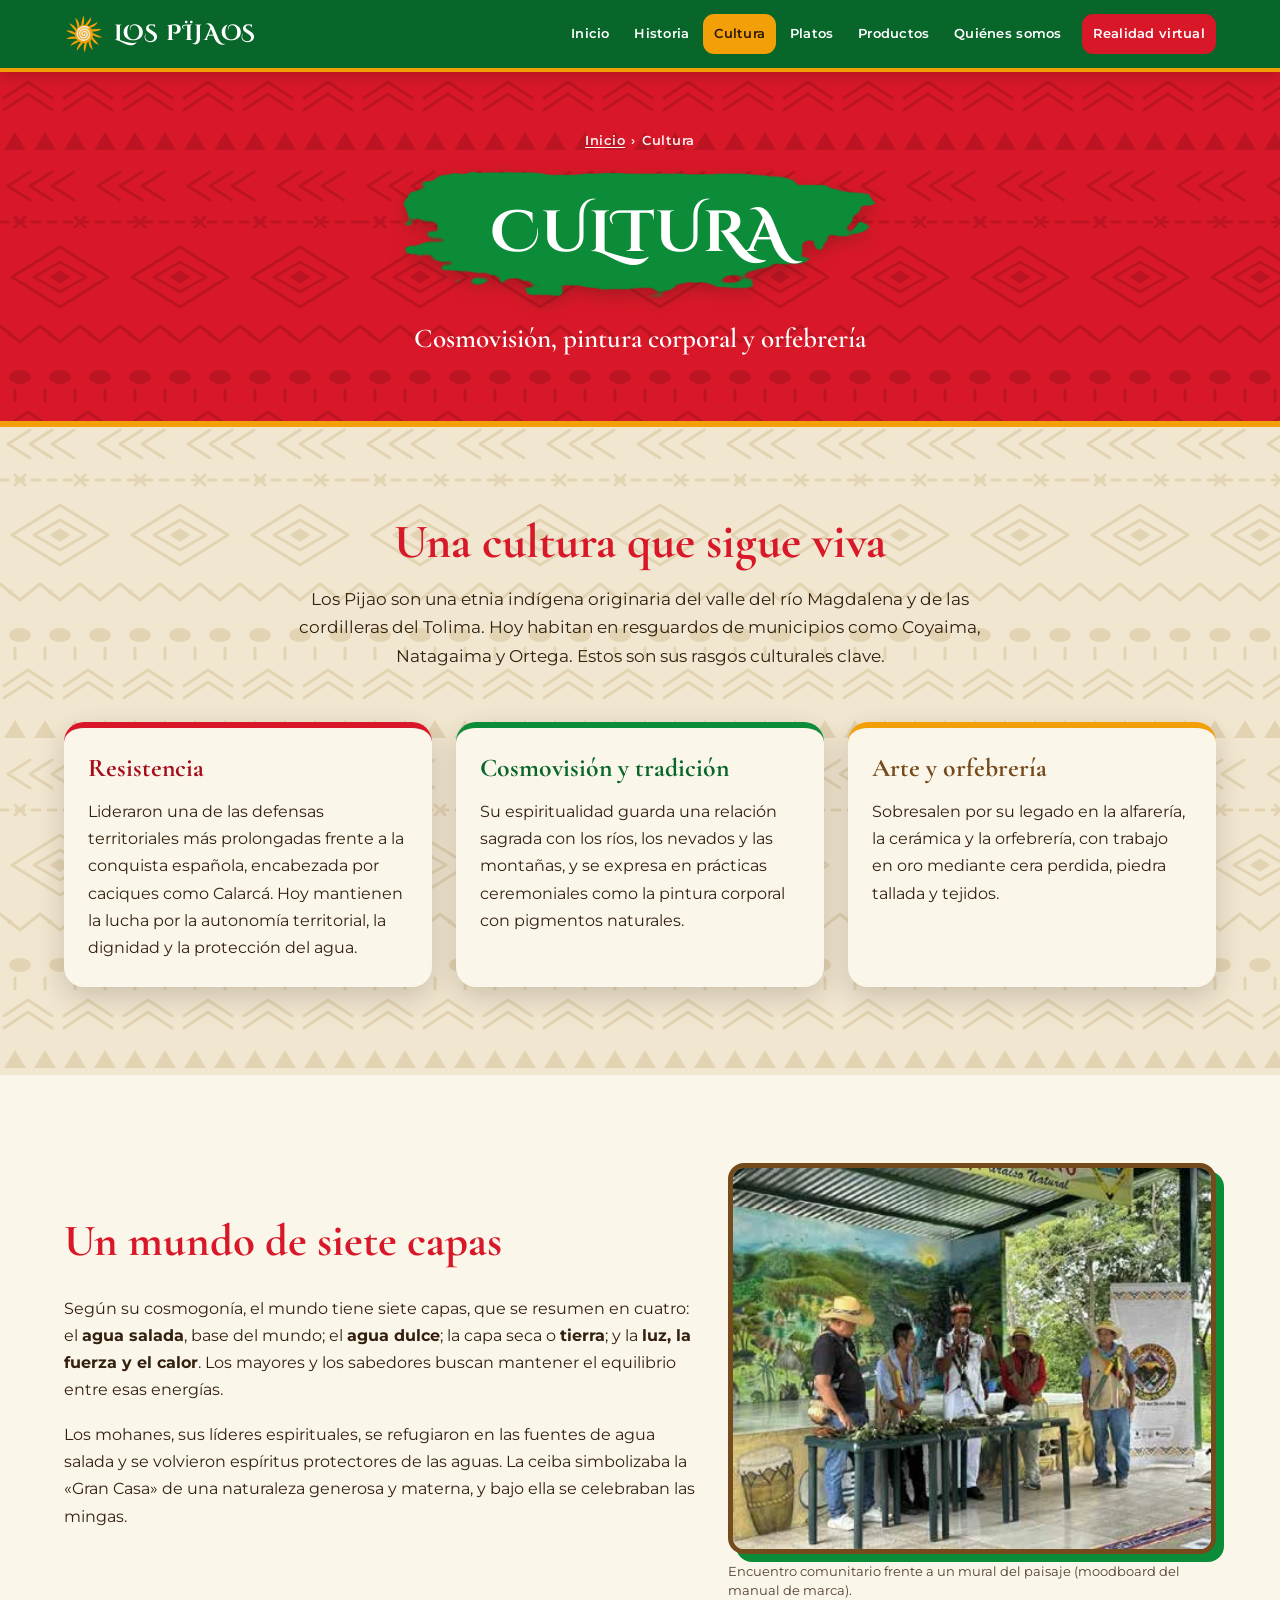
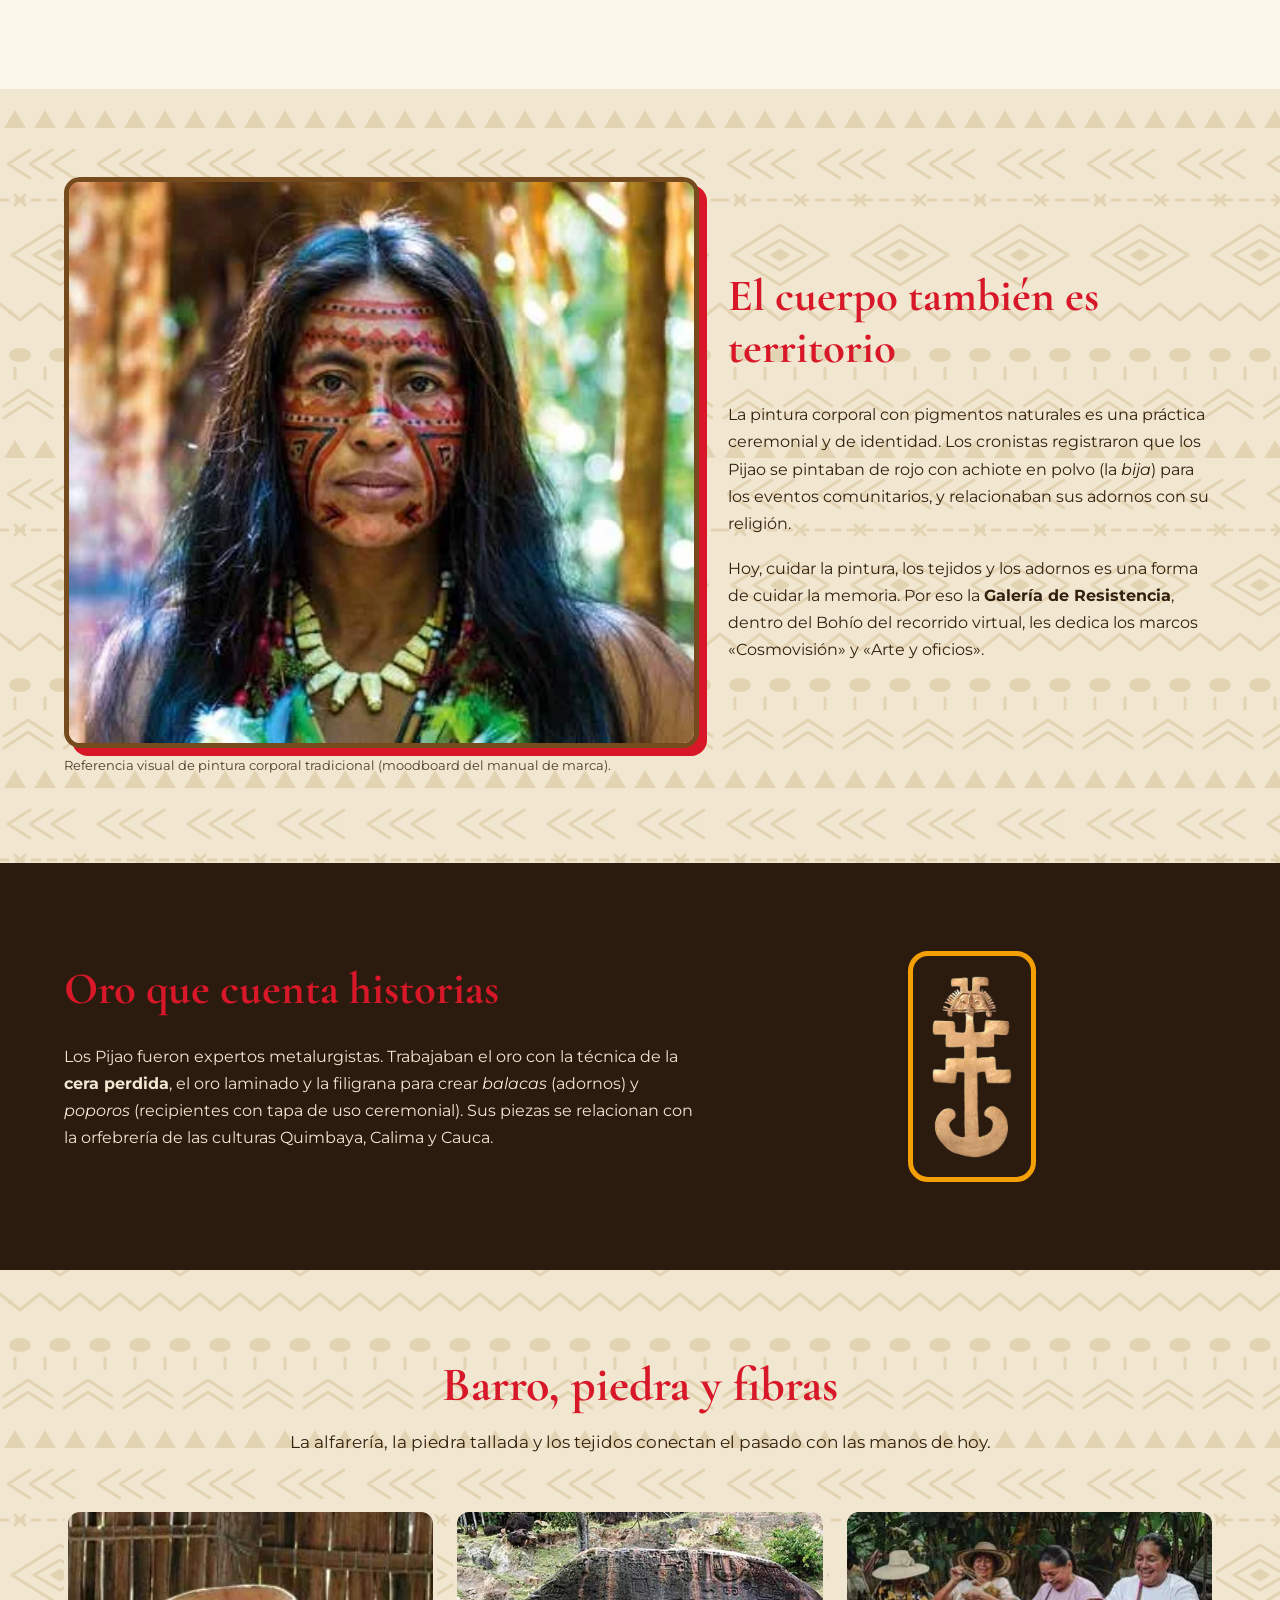
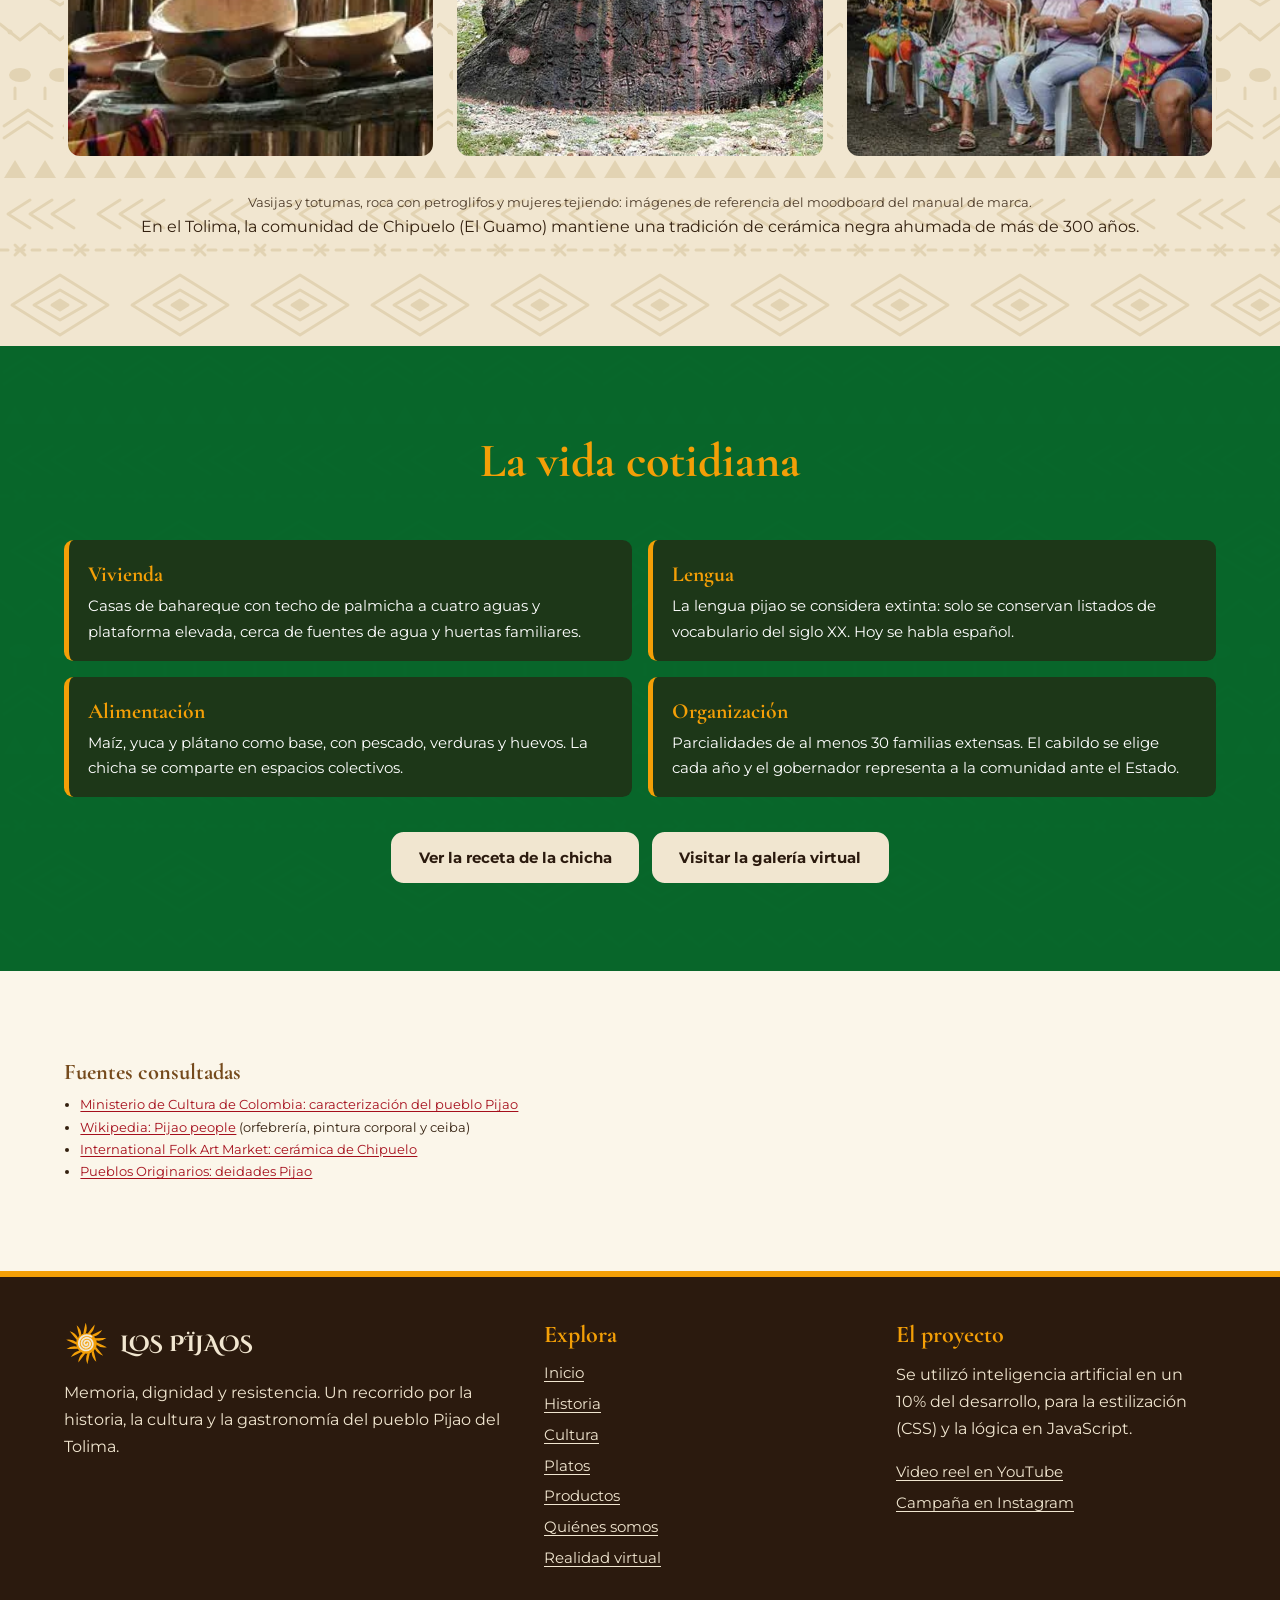
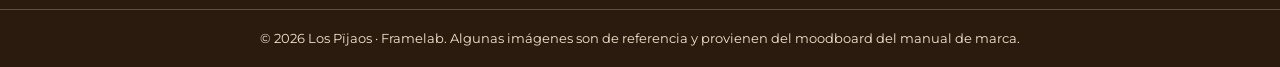
==== commit c789f302: "Productos Final" ====
--- a/culture.html
+++ b/culture.html
@@ -107,7 +107,7 @@
             {
               "@type": "ListItem",
               "position": 1,
-              "name": "Home",
+              "name": "Inicio",
               "item": "https://lospijaos.example/"
             },
             {
@@ -139,12 +139,12 @@
 
       <nav class="menu" id="main-menu" aria-label="Menú principal">
         <ul class="menu__list">
-            <li><a class="menu__link" href="index.html">Home</a></li>
+            <li><a class="menu__link" href="index.html">Inicio</a></li>
             <li><a class="menu__link" href="history.html">Historia</a></li>
             <li><a class="menu__link" href="culture.html" aria-current="page">Cultura</a></li>
             <li><a class="menu__link" href="gastronomy.html">Platos</a></li>
             <li><a class="menu__link" href="products.html">Productos</a></li>
-            <li><a class="menu__link" href="whoweare.html">Quienes somos</a></li>
+            <li><a class="menu__link" href="whoweare.html">Quiénes somos</a></li>
             <li><a class="menu__link menu__link--highlight" href="virtual-reality.html">Realidad virtual</a></li>
         </ul>
       </nav>
@@ -156,7 +156,7 @@
       <div class="container">
         <nav class="breadcrumbs" aria-label="Migas de pan">
           <ol>
-            <li><a href="index.html">Home</a></li>
+            <li><a href="index.html">Inicio</a></li>
             <li aria-current="page">Cultura</li>
           </ol>
         </nav>
@@ -289,12 +289,12 @@
       <nav aria-label="Mapa del sitio">
         <h2>Explora</h2>
         <ul class="site-footer__links">
-          <li><a href="index.html">Home</a></li>
+          <li><a href="index.html">Inicio</a></li>
           <li><a href="history.html">Historia</a></li>
           <li><a href="culture.html">Cultura</a></li>
           <li><a href="gastronomy.html">Platos</a></li>
           <li><a href="products.html">Productos</a></li>
-          <li><a href="whoweare.html">Quienes somos</a></li>
+          <li><a href="whoweare.html">Quiénes somos</a></li>
           <li><a href="virtual-reality.html">Realidad virtual</a></li>
         </ul>
       </nav>
--- a/css/styles.css
+++ b/css/styles.css
@@ -1869,16 +1869,6 @@
   font-size: 0.92rem;
 }
 
-.gallery--contain {
-  align-items: center;
-}
-
-.gallery--contain img {
-  height: auto;
-  max-height: 22rem;
-  object-fit: contain;
-  background: #fff;
-}
 
 .stage {
   touch-action: none;
@@ -1912,3 +1902,26 @@
 .is-locked {
   overflow: hidden;
 }
+
+.card__image--focus-top {
+  object-position: 50% 28%;
+}
+
+.illustrations {
+  display: grid;
+  gap: 2rem;
+  max-width: 46rem;
+  margin-inline: auto;
+}
+
+.illustrations .framed-figure {
+  align-self: start;
+  margin: 0;
+}
+
+@media (min-width: 40rem) {
+  .illustrations {
+    grid-template-columns: repeat(2, 1fr);
+    gap: 2.5rem;
+  }
+}
